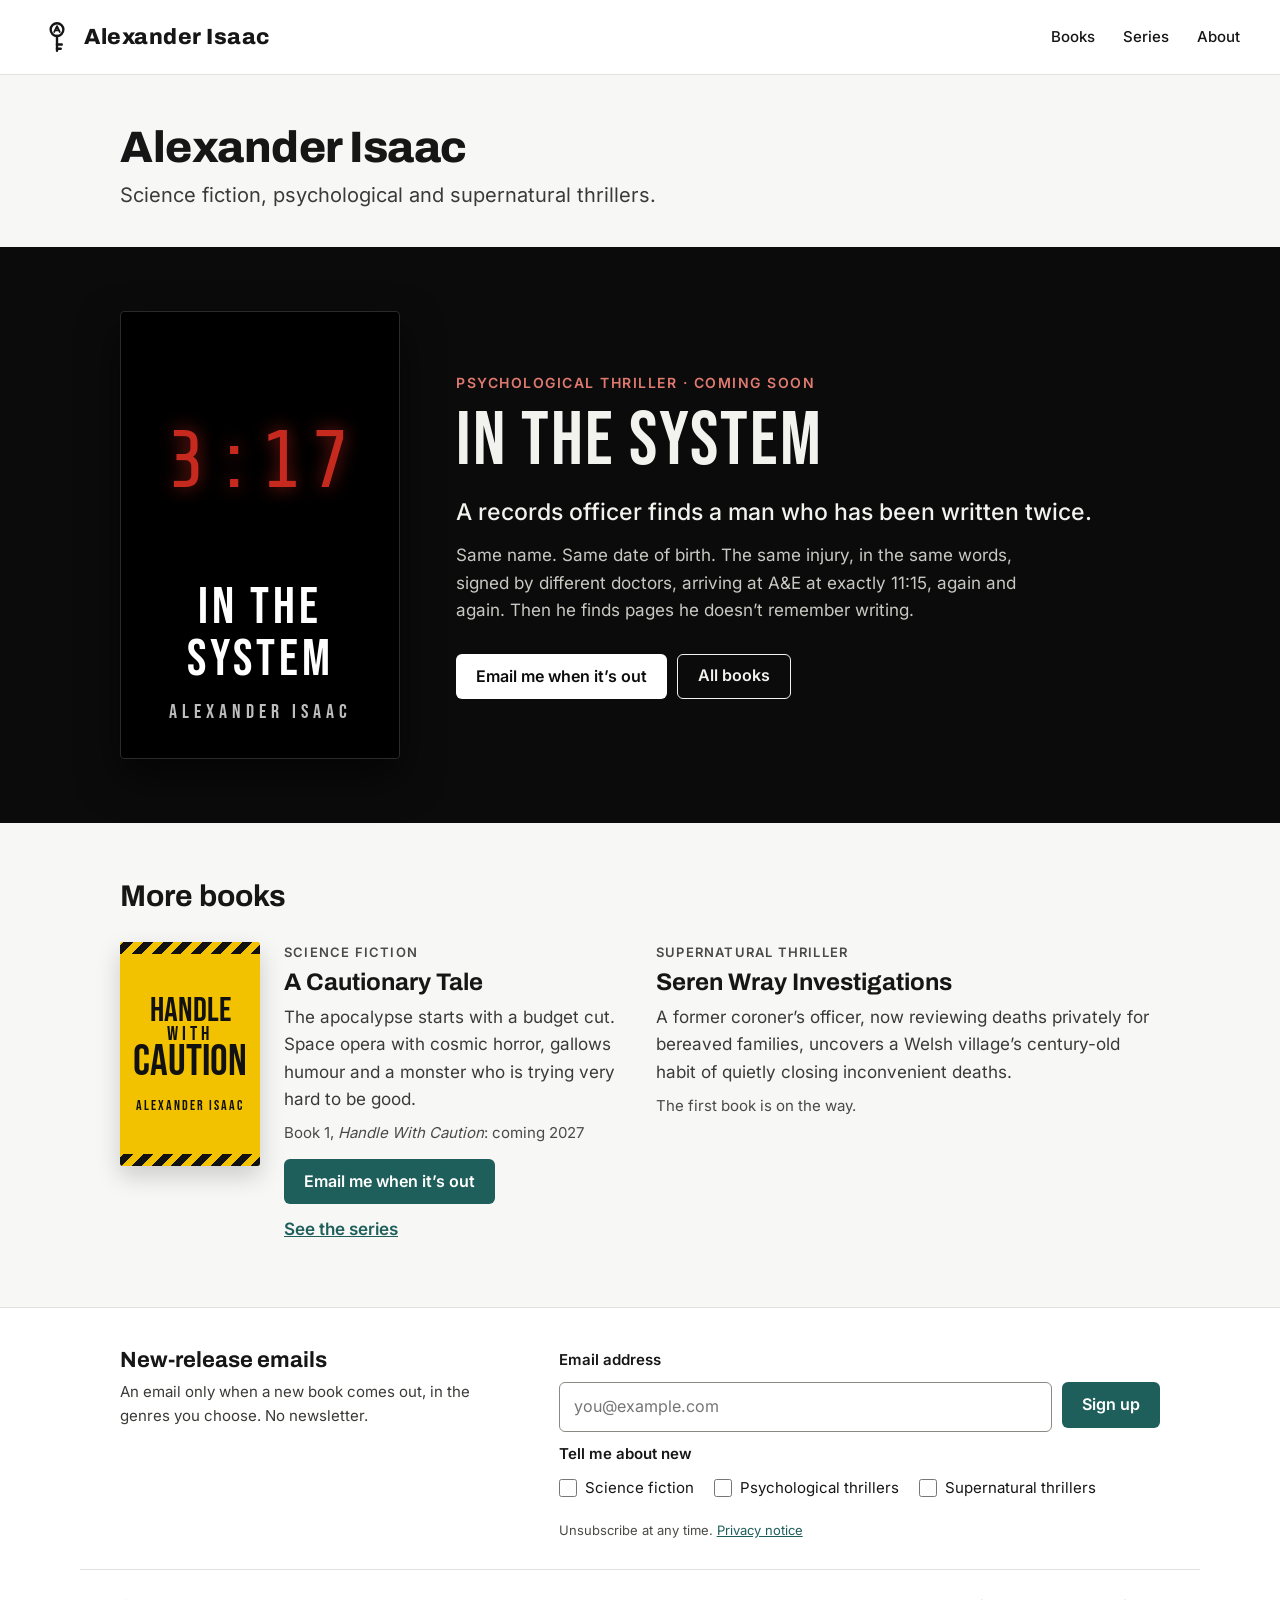
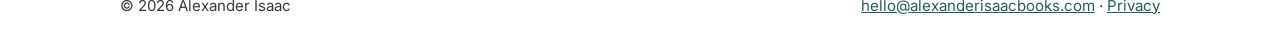
==== index.html @ cedf2144 "First version of the site Co-Authored-By: Claude Opus 5.5 <noreply@anthropic.com> Claude-Session: ht" ====
<!doctype html>
<html lang="en-GB">
<head>
<meta charset="utf-8">
<meta name="viewport" content="width=device-width, initial-scale=1">
<title>Alexander Isaac</title>
<meta name="description" content="Alexander Isaac writes science fiction, psychological thrillers and supernatural thrillers. New books and new-release emails.">
<link rel="canonical" href="https://alexanderisaacbooks.com/">
<meta property="og:type" content="website">
<meta property="og:site_name" content="Alexander Isaac">
<meta property="og:title" content="Alexander Isaac">
<meta property="og:description" content="Alexander Isaac writes science fiction, psychological thrillers and supernatural thrillers. New books and new-release emails.">
<meta property="og:url" content="https://alexanderisaacbooks.com/">
<meta property="og:image" content="https://alexanderisaacbooks.com/assets/img/share.png">
<meta name="theme-color" content="#FFFFFF">
<link rel="icon" href="/favicon.ico" sizes="32x32">
<link rel="icon" href="/assets/img/icon.svg" type="image/svg+xml">
<link rel="apple-touch-icon" href="/assets/img/apple-touch-icon.png">
<link rel="preload" href="/assets/fonts/inter-latin-400-normal.woff2" as="font" type="font/woff2" crossorigin>
<link rel="preload" href="/assets/fonts/archivo-latin-800-normal.woff2" as="font" type="font/woff2" crossorigin>
<link rel="stylesheet" href="/assets/css/site.css">
</head>
<body>
<a class="skip" href="#main">Skip to content</a>
<header class="site-header">
<a class="brand" href="/"><svg aria-hidden="true" viewBox="0 0 64 64" fill="none" stroke="currentColor" stroke-width="4.5" stroke-linecap="round" stroke-linejoin="round"><circle cx="32" cy="18" r="12"/><path d="M26.8 22.5 L32 11.5 L37.2 22.5 M28.4 19.6 H35.6" stroke-width="3.5"/><path d="M32 30 V58"/><path d="M32 46 H41"/><path d="M32 54 H39"/></svg>Alexander Isaac</a>
<nav class="site-nav" aria-label="Main"><ul><li><a href="/books/">Books</a></li><li><a href="/series/a-cautionary-tale/">Series</a></li><li><a href="/about/">About</a></li></ul></nav>
</header>
<main id="main">
<section class="wrap page-head" aria-labelledby="who">
<h1 id="who">Alexander Isaac</h1>
<p class="lede" data-genre-line>Science fiction, psychological and supernatural thrillers.</p>
</section>

<section class="band-dark" aria-labelledby="its">
<div class="wrap">
<div class="cover cover-its" role="img" aria-label="Cover of In The System"><div class="clock">3:17</div><div><div class="t">In The System</div><div class="a">Alexander Isaac</div></div></div>
<div class="band-copy">
<p class="eyebrow">Psychological thriller · Coming soon</p>
<h2 id="its">In The System</h2>
<p class="hook">A records officer finds a man who has been written twice.</p>
<p class="blurb">Same name. Same date of birth. The same injury, in the same words, signed by different doctors, arriving at A&amp;E at exactly 11:15, again and again. Then he finds pages he doesn’t remember writing.</p>
<div class="row" style="margin-top:30px"><button type="button" class="btn btn-light" data-open="its-form" hidden>Email me when it’s out</button><a class="btn btn-ghost-light" href="/books/">All books</a></div>
<form class="signup card" id="its-form" data-signup data-book="in-the-system" novalidate>
<label class="field hide-when-done" for="its-form-email">Email address</label>
<input class="hide-when-done" id="its-form-email" type="email" name="email_address" autocomplete="email" placeholder="you@example.com" required>
<fieldset class="hide-when-done"><legend>Also email me about new books in (optional)</legend><div class="genre-boxes" data-genres></div></fieldset>
<div class="hp" aria-hidden="true"><label>Leave this empty <input type="text" name="website" tabindex="-1" autocomplete="off"></label></div>
<button class="btn btn-light hide-when-done" type="submit">Email me when it’s out</button>
<p class="msg" role="status" aria-live="polite"></p>
<p class="fine hide-when-done">I’ll email you once, when it’s out. Ticking a genre also gets you an email when other new books in it come out. Unsubscribe at any time. <a href="/privacy/">Privacy notice</a></p>
</form>
</div>
</div>
</section>

<section class="wrap section" aria-labelledby="more">
<h2 id="more">More books</h2>
<div class="cards">
<article class="book">
<div class="cover cover-hwc" role="img" aria-label="Cover of Handle With Caution"><div class="stripe"></div><div class="t"><div class="l1">Handle</div><div class="l2">With</div><div class="l3">Caution</div><div class="a">Alexander Isaac</div></div><div class="stripe"></div></div>
<div class="book-body">
<p class="eyebrow">Science fiction</p>
<h3>A Cautionary Tale</h3>
<p class="desc">The apocalypse starts with a budget cut. Space opera with cosmic horror, gallows humour and a monster who is trying very hard to be good.</p>
<p class="status">Book 1, <em>Handle With Caution</em>: coming 2027</p>
<div class="actions"><button type="button" class="btn" data-open="hwc-form" hidden>Email me when it’s out</button><a class="more" href="/series/a-cautionary-tale/">See the series</a></div>
<form class="signup card" id="hwc-form" data-signup data-book="handle-with-caution" novalidate>
<label class="field hide-when-done" for="hwc-form-email">Email address</label>
<input class="hide-when-done" id="hwc-form-email" type="email" name="email_address" autocomplete="email" placeholder="you@example.com" required>
<fieldset class="hide-when-done"><legend>Also email me about new books in (optional)</legend><div class="genre-boxes" data-genres></div></fieldset>
<div class="hp" aria-hidden="true"><label>Leave this empty <input type="text" name="website" tabindex="-1" autocomplete="off"></label></div>
<button class="btn hide-when-done" type="submit">Email me when it’s out</button>
<p class="msg" role="status" aria-live="polite"></p>
<p class="fine hide-when-done">I’ll email you once, when it’s out. Ticking a genre also gets you an email when other new books in it come out. Unsubscribe at any time. <a href="/privacy/">Privacy notice</a></p>
</form>
</div>
</article>
<article class="book">
<div class="book-body">
<p class="eyebrow">Supernatural thriller</p>
<h3>Seren Wray Investigations</h3>
<p class="desc">A former coroner’s officer, now reviewing deaths privately for bereaved families, uncovers a Welsh village’s century-old habit of quietly closing inconvenient deaths.</p>
<p class="status">The first book is on the way.</p>
</div>
</article>
</div>
</section>
</main>
<footer class="site-footer">
<div class="wrap footer-signup">
<div class="intro">
<h2 id="list">New-release emails</h2>
<p>An email only when a new book comes out, in the genres you choose. No newsletter.</p>
</div>
<form class="signup" data-signup aria-labelledby="list" novalidate>
<label class="field hide-when-done" for="footer-email">Email address</label>
<div class="row hide-when-done">
<input id="footer-email" type="email" name="email_address" autocomplete="email" placeholder="you@example.com" required>
<button class="btn" type="submit">Sign up</button>
</div>
<fieldset class="hide-when-done"><legend>Tell me about new</legend><div class="genre-boxes" data-genres></div></fieldset>
<div class="hp" aria-hidden="true"><label>Leave this empty <input type="text" name="website" tabindex="-1" autocomplete="off"></label></div>
<p class="msg" role="status" aria-live="polite"></p>
<p class="fine hide-when-done">Unsubscribe at any time. <a href="/privacy/">Privacy notice</a></p>
</form>
</div>
<div class="wrap footer-base">
<!-- When the author pages exist, add: <div>Follow Alexander Isaac on <a href="...">Amazon</a> · <a href="...">BookBub</a> · <a href="...">Goodreads</a></div> -->
<div>© 2026 Alexander Isaac</div>
<div><a href="mailto:hello@alexanderisaacbooks.com">hello@alexanderisaacbooks.com</a> · <a href="/privacy/">Privacy</a></div>
</div>
</footer>
<script src="/assets/js/site.js" defer></script>
</body>
</html>
---- assets/css/site.css ----
/* Alexander Isaac: site styles. Fonts are hosted here, so no third-party requests. */
@font-face{font-family:Archivo;src:url(../fonts/archivo-latin-700-normal.woff2) format("woff2");font-weight:700;font-display:swap}
@font-face{font-family:Archivo;src:url(../fonts/archivo-latin-800-normal.woff2) format("woff2");font-weight:800;font-display:swap}
@font-face{font-family:Inter;src:url(../fonts/inter-latin-400-normal.woff2) format("woff2");font-weight:400;font-display:swap}
@font-face{font-family:Inter;src:url(../fonts/inter-latin-500-normal.woff2) format("woff2");font-weight:500;font-display:swap}
@font-face{font-family:Inter;src:url(../fonts/inter-latin-600-normal.woff2) format("woff2");font-weight:600;font-display:swap}
@font-face{font-family:"Bebas Neue";src:url(../fonts/bebas-neue-latin-400-normal.woff2) format("woff2");font-display:swap}
@font-face{font-family:"Share Tech Mono";src:url(../fonts/share-tech-mono-latin-400-normal.woff2) format("woff2");font-display:swap}

:root{
  --ground:#F7F7F5; --paper:#FFFFFF; --ink:#161616; --ink-2:#3A3A37; --ink-3:#4A4A46;
  --rule:#E2E2DE; --field:#8A8A84; --accent:#1F5F5B; --accent-dark:#123B38;
  --caution:#F2C200; --night:#0B0B0B;
  --head:Archivo,system-ui,sans-serif; --body:Inter,system-ui,sans-serif;
}
*,*::before,*::after{box-sizing:border-box}
[hidden]{display:none!important}
.msg:empty{display:none}
html{-webkit-text-size-adjust:100%}
body{margin:0;background:var(--ground);color:var(--ink);font:400 17px/1.6 var(--body)}
a{color:var(--accent)} a:hover{color:var(--accent-dark)}
img{max-width:100%;height:auto;display:block}
h1,h2,h3{font-family:var(--head);line-height:1.15;margin:0}
p{margin:0}
:focus-visible{outline:3px solid var(--accent);outline-offset:2px}
.skip{position:absolute;left:-9999px;top:0;background:var(--paper);padding:10px 16px;z-index:10}
.skip:focus{left:12px;top:12px}
.wrap{max-width:1120px;margin:0 auto;padding-left:40px;padding-right:40px}
.visually-hidden{position:absolute!important;width:1px;height:1px;overflow:hidden;clip:rect(0 0 0 0);white-space:nowrap}

/* Header */
.site-header{display:flex;flex-wrap:wrap;align-items:center;justify-content:space-between;gap:16px 32px;padding:20px 40px;border-bottom:1px solid var(--rule);background:var(--paper)}
.brand{display:inline-flex;align-items:center;gap:10px;font:800 22px/1 var(--head);letter-spacing:.5px;text-decoration:none;color:var(--ink)}
.brand:hover{color:var(--ink)}
.brand svg{width:34px;height:34px;flex:none}
.site-nav ul{display:flex;flex-wrap:wrap;gap:8px 28px;list-style:none;margin:0;padding:0;font-size:15px;font-weight:500}
.site-nav a{color:var(--ink);text-decoration:none}
.site-nav a:hover,.site-nav a[aria-current=page]{color:var(--accent);text-decoration:underline;text-underline-offset:4px}

/* Type helpers */
.eyebrow{font-size:13px;font-weight:600;letter-spacing:1.2px;text-transform:uppercase;color:var(--ink-3)}
.lede{font-size:20px;color:var(--ink-2)}
.muted{color:var(--ink-2)}
.small{font-size:15px;color:var(--ink-3)}
.page-head{padding-top:48px;padding-bottom:36px}
.page-head h1{font-weight:800;font-size:44px;letter-spacing:-.5px;line-height:1.1}
.page-head .lede{margin-top:8px}
.section{padding-top:56px;padding-bottom:64px}
.section h2{font-weight:700;font-size:30px}

/* Buttons */
.btn{display:inline-block;font:600 16px/1.2 var(--body);padding:13px 20px;border:0;border-radius:6px;background:var(--accent);color:#fff;cursor:pointer;text-decoration:none}
.btn:hover{background:var(--accent-dark);color:#fff}
.btn-light{background:#fff;color:var(--night)} .btn-light:hover{background:#E6E6E1;color:var(--night)}
.btn-ghost-light{background:transparent;border:1.5px solid #F2F2EE;color:#F2F2EE;padding:11.5px 20px}
.btn-ghost-light:hover{background:#1c1c1c;color:#fff}
.btn[disabled]{opacity:.6;cursor:wait}

/* Sign-up forms */
.signup{display:flex;flex-direction:column;gap:10px;max-width:480px}
.signup.card{padding:22px;border:1px solid var(--rule);border-radius:8px;background:var(--paper)}
.signup label.field{font-weight:600;font-size:15px}
.signup input[type=email]{font:inherit;font-size:16px;padding:11px 14px;border:1.5px solid var(--field);border-radius:6px;background:#fff;color:var(--ink);width:100%}
.signup fieldset{border:0;padding:0;margin:0}
.signup legend{font-weight:600;font-size:15px;padding:0}
.genre-boxes{display:flex;flex-wrap:wrap;gap:0 20px;font-size:15px}
.genre-boxes label{display:flex;gap:8px;align-items:center;min-height:44px;cursor:pointer}
.genre-boxes input{width:18px;height:18px;accent-color:var(--accent);margin:0}
.signup .btn{align-self:flex-start}
.signup .fine{font-size:13px;color:var(--ink-3)}
.signup .msg{font-size:15px;font-weight:600;min-height:0}
.signup .msg.error{color:#9B1C1C}
.signup .msg.ok{color:var(--accent)}
.signup.done .hide-when-done{display:none}
.hp{position:absolute;left:-9999px;width:1px;height:1px;overflow:hidden}
.row{display:flex;flex-wrap:wrap;gap:10px}
.row input[type=email]{flex:1 1 240px;width:auto;min-width:0}

/* Dark feature band */
.band-dark{background:var(--night);color:#F2F2EE}
.band-dark .wrap{padding-top:64px;padding-bottom:64px;display:flex;flex-wrap:wrap;gap:56px;align-items:center}
.band-dark .eyebrow{color:#E07A70;font-size:14px;letter-spacing:1.5px}
.band-dark h2{font:400 76px/.95 "Bebas Neue",var(--head);letter-spacing:2px;margin-top:12px}
.band-dark .hook{margin-top:18px;font-size:23px;line-height:1.4;font-weight:500}
.band-dark .blurb{margin-top:14px;color:#C9C9C3;max-width:560px}
.band-dark .signup.card{background:#151515;border-color:#3A3A3A;color:#F2F2EE;margin-top:28px}
.band-dark .signup input[type=email]{border-color:#6A6A66}
.band-dark .signup .fine{color:#B5B5AF}
.band-dark .signup .fine a{color:#9FD3CE}
.band-dark .signup .msg.ok{color:#9FD3CE}
.band-dark .signup .msg.error{color:#FF9C92}
.band-dark .genre-boxes input{accent-color:#9FD3CE}
.band-copy{flex:1 1 420px;min-width:0}

/* Covers (drawn in CSS until real cover images are added) */
.cover{flex:none;border-radius:3px;overflow:hidden;box-shadow:0 10px 24px rgba(0,0,0,.18)}
.cover img{width:100%;height:100%;object-fit:cover}
.cover-its{width:280px;height:448px;background:#000;border:1px solid #2A2A2A;border-radius:4px;box-shadow:0 18px 40px rgba(0,0,0,.6);display:flex;flex-direction:column;align-items:center;justify-content:space-between;padding:52px 24px 36px}
.cover-its .clock{font:400 82px/1 "Share Tech Mono",monospace;color:#C62A1F;text-shadow:0 0 18px rgba(198,42,31,.7);letter-spacing:4px;margin-top:56px}
.cover-its .t{font:400 52px/1 "Bebas Neue",sans-serif;letter-spacing:4px;color:#fff;text-align:center}
.cover-its .a{font:400 20px/1 "Bebas Neue",sans-serif;letter-spacing:5px;color:#BDBDBD;margin-top:16px;text-align:center}
.cover-its.sm{width:160px;height:256px;padding:28px 12px 20px}
.cover-its.sm .clock{font-size:46px;margin-top:30px;letter-spacing:2px}
.cover-its.sm .t{font-size:30px;letter-spacing:2px}
.cover-its.sm .a{font-size:12px;letter-spacing:3px;margin-top:10px}
.cover-hwc{width:140px;height:224px;background:var(--caution);display:flex;flex-direction:column;justify-content:space-between}
.cover-hwc .stripe{height:12px;background:repeating-linear-gradient(-45deg,#111 0 7px,var(--caution) 7px 14px)}
.cover-hwc .t{text-align:center;font-family:"Bebas Neue",sans-serif;color:#111;line-height:.88}
.cover-hwc .l1{font-size:34px} .cover-hwc .l2{font-size:20px;letter-spacing:4px} .cover-hwc .l3{font-size:44px}
.cover-hwc .a{font-size:14px;letter-spacing:2px;margin-top:18px}
.cover-hwc.lg{width:220px;height:352px}
.cover-hwc.lg .stripe{height:18px;background:repeating-linear-gradient(-45deg,#111 0 10px,var(--caution) 10px 20px)}
.cover-hwc.lg .l1{font-size:54px} .cover-hwc.lg .l2{font-size:30px;letter-spacing:6px} .cover-hwc.lg .l3{font-size:70px} .cover-hwc.lg .a{font-size:20px;margin-top:26px}
.cover-hwc.sm{width:160px;height:256px}
.cover-hwc.sm .l1{font-size:38px} .cover-hwc.sm .l2{font-size:22px} .cover-hwc.sm .l3{font-size:50px} .cover-hwc.sm .a{font-size:15px}

/* Book cards */
.cards{display:grid;grid-template-columns:repeat(auto-fit,minmax(320px,1fr));gap:40px 32px;margin-top:28px}
.book{display:flex;gap:24px;align-items:flex-start}
.book h3{font-size:24px;font-weight:700;margin-top:6px}
.book .desc{margin-top:8px;color:var(--ink-2)}
.book .status{margin-top:8px;font-size:15px;color:var(--ink-3)}
.book .actions{display:flex;flex-wrap:wrap;gap:12px 18px;align-items:center;margin-top:14px}
.book .actions a.more{font-weight:600}
.book .signup{margin-top:16px}
.book-body{min-width:0;flex:1}

/* Books page */
.genre-group{padding-top:40px;padding-bottom:16px;border-top:1px solid var(--rule)}
.genre-group:first-of-type{border-top:0}
.genre-group > h2{font-size:28px}
.series-head{display:flex;flex-wrap:wrap;align-items:baseline;gap:6px 18px;margin-top:22px}
.series-head h3{font-size:22px}
.series-head a{font-weight:600;font-size:15px}
.list-books{margin-top:20px;display:flex;flex-direction:column;gap:36px}
.list-books .book{gap:28px}

/* Series page */
.series-hero{background:var(--paper);border-bottom:1px solid var(--rule)}
.series-hero .wrap{padding-top:48px;padding-bottom:44px}
.series-hero h1{font-weight:800;font-size:44px;letter-spacing:-.5px;margin-top:6px}
.series-book{display:flex;flex-wrap:wrap;gap:40px;align-items:flex-start;margin-top:28px}
.series-book .book-body{flex:1 1 380px}
.series-book h3{font-size:28px;font-weight:700;margin-top:6px}
.series-book .hook{margin-top:10px;font-size:20px;font-weight:500}
.series-book .desc{margin-top:12px;color:var(--ink-2);max-width:640px}
.next-box{margin-top:48px;padding:24px;border:1px dashed var(--field);border-radius:8px;max-width:640px}
.next-box h2{font-size:22px}
.next-box p{margin-top:6px;color:var(--ink-2)}

/* Prose pages (About, Privacy) */
.prose{max-width:720px}
.prose h2{font-size:24px;font-weight:700;margin-top:40px}
.prose h3{font-size:19px;font-weight:700;margin-top:28px}
.prose p,.prose ul{margin-top:12px}
.prose ul{padding-left:22px}
.prose li{margin-top:6px}
.about-mark{width:88px;height:88px;color:var(--ink);margin-bottom:18px}

/* Footer */
.site-footer{border-top:1px solid var(--rule);background:var(--paper);margin-top:0}
.footer-signup{display:flex;flex-wrap:wrap;gap:24px 48px;align-items:flex-start;padding-top:40px;padding-bottom:28px;border-bottom:1px solid var(--rule)}
.footer-signup .intro{flex:1 1 300px;min-width:0}
.footer-signup .intro h2{font-size:22px;font-weight:700}
.footer-signup .intro p{margin-top:6px;font-size:15px;color:var(--ink-2)}
.footer-signup .signup{flex:2 1 420px;max-width:none}
.footer-base{display:flex;flex-wrap:wrap;gap:16px 32px;justify-content:space-between;padding-top:24px;padding-bottom:32px;font-size:15px;color:var(--ink-2)}

@media (max-width:640px){
  body{font-size:16px}
  .wrap{padding-left:20px;padding-right:20px}
  .site-header{padding:16px 20px}
  .page-head h1,.series-hero h1{font-size:34px}
  .band-dark .wrap{padding-top:44px;padding-bottom:44px;gap:32px}
  .band-dark h2{font-size:56px}
  .cover-its{width:200px;height:320px;padding:36px 16px 24px}
  .cover-its .clock{font-size:58px;margin-top:36px}
  .cover-its .t{font-size:38px}
  .book{flex-direction:column}
  .cards{grid-template-columns:1fr}
}
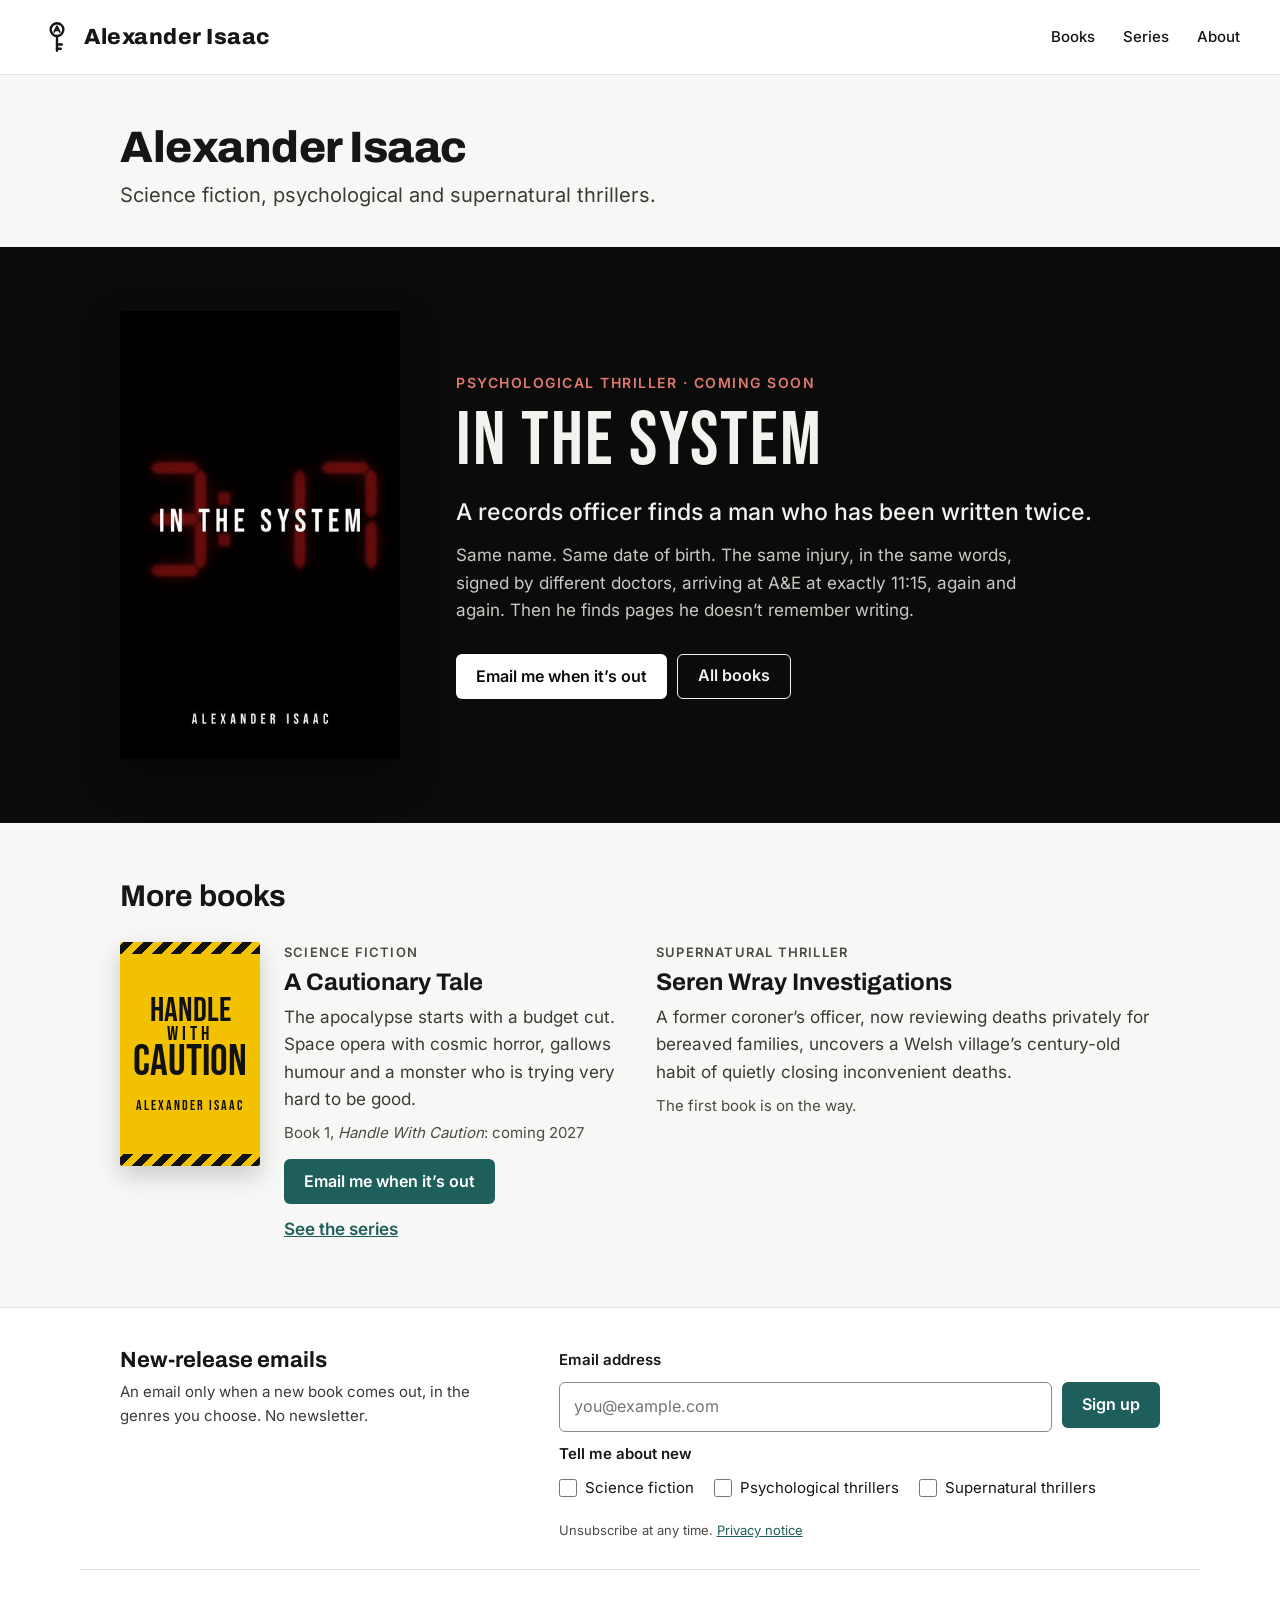
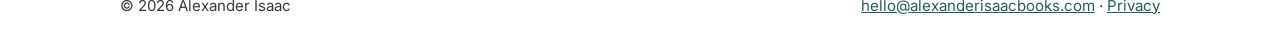
==== commit 69645924: "Add In The System cover; set list minimum age to 16 Co-Authored-By: Claude Opus 5.5 <noreply@anthrop" ====
--- a/index.html
+++ b/index.html
@@ -34,7 +34,7 @@
 
 <section class="band-dark" aria-labelledby="its">
 <div class="wrap">
-<div class="cover cover-its" role="img" aria-label="Cover of In The System"><div class="clock">3:17</div><div><div class="t">In The System</div><div class="a">Alexander Isaac</div></div></div>
+<div class="cover cover-img"><img src="/assets/img/in-the-system-800.jpg" srcset="/assets/img/in-the-system-400.jpg 400w, /assets/img/in-the-system-800.jpg 800w" sizes="280px" width="280" height="448" alt="Cover of In The System by Alexander Isaac"></div>
 <div class="band-copy">
 <p class="eyebrow">Psychological thriller · Coming soon</p>
 <h2 id="its">In The System</h2>
--- a/assets/css/site.css
+++ b/assets/css/site.css
@@ -114,6 +114,10 @@
 .cover-hwc.sm{width:160px;height:256px}
 .cover-hwc.sm .l1{font-size:38px} .cover-hwc.sm .l2{font-size:22px} .cover-hwc.sm .l3{font-size:50px} .cover-hwc.sm .a{font-size:15px}
 
+.cover-img{width:280px;height:448px;border-radius:4px;box-shadow:0 18px 40px rgba(0,0,0,.45)}
+.cover-img.sm{width:160px;height:256px;box-shadow:0 10px 24px rgba(0,0,0,.25)}
+@media (max-width:640px){.cover-img{width:200px;height:320px}.cover-img.sm{width:160px;height:256px}}
+
 /* Book cards */
 .cards{display:grid;grid-template-columns:repeat(auto-fit,minmax(320px,1fr));gap:40px 32px;margin-top:28px}
 .book{display:flex;gap:24px;align-items:flex-start}
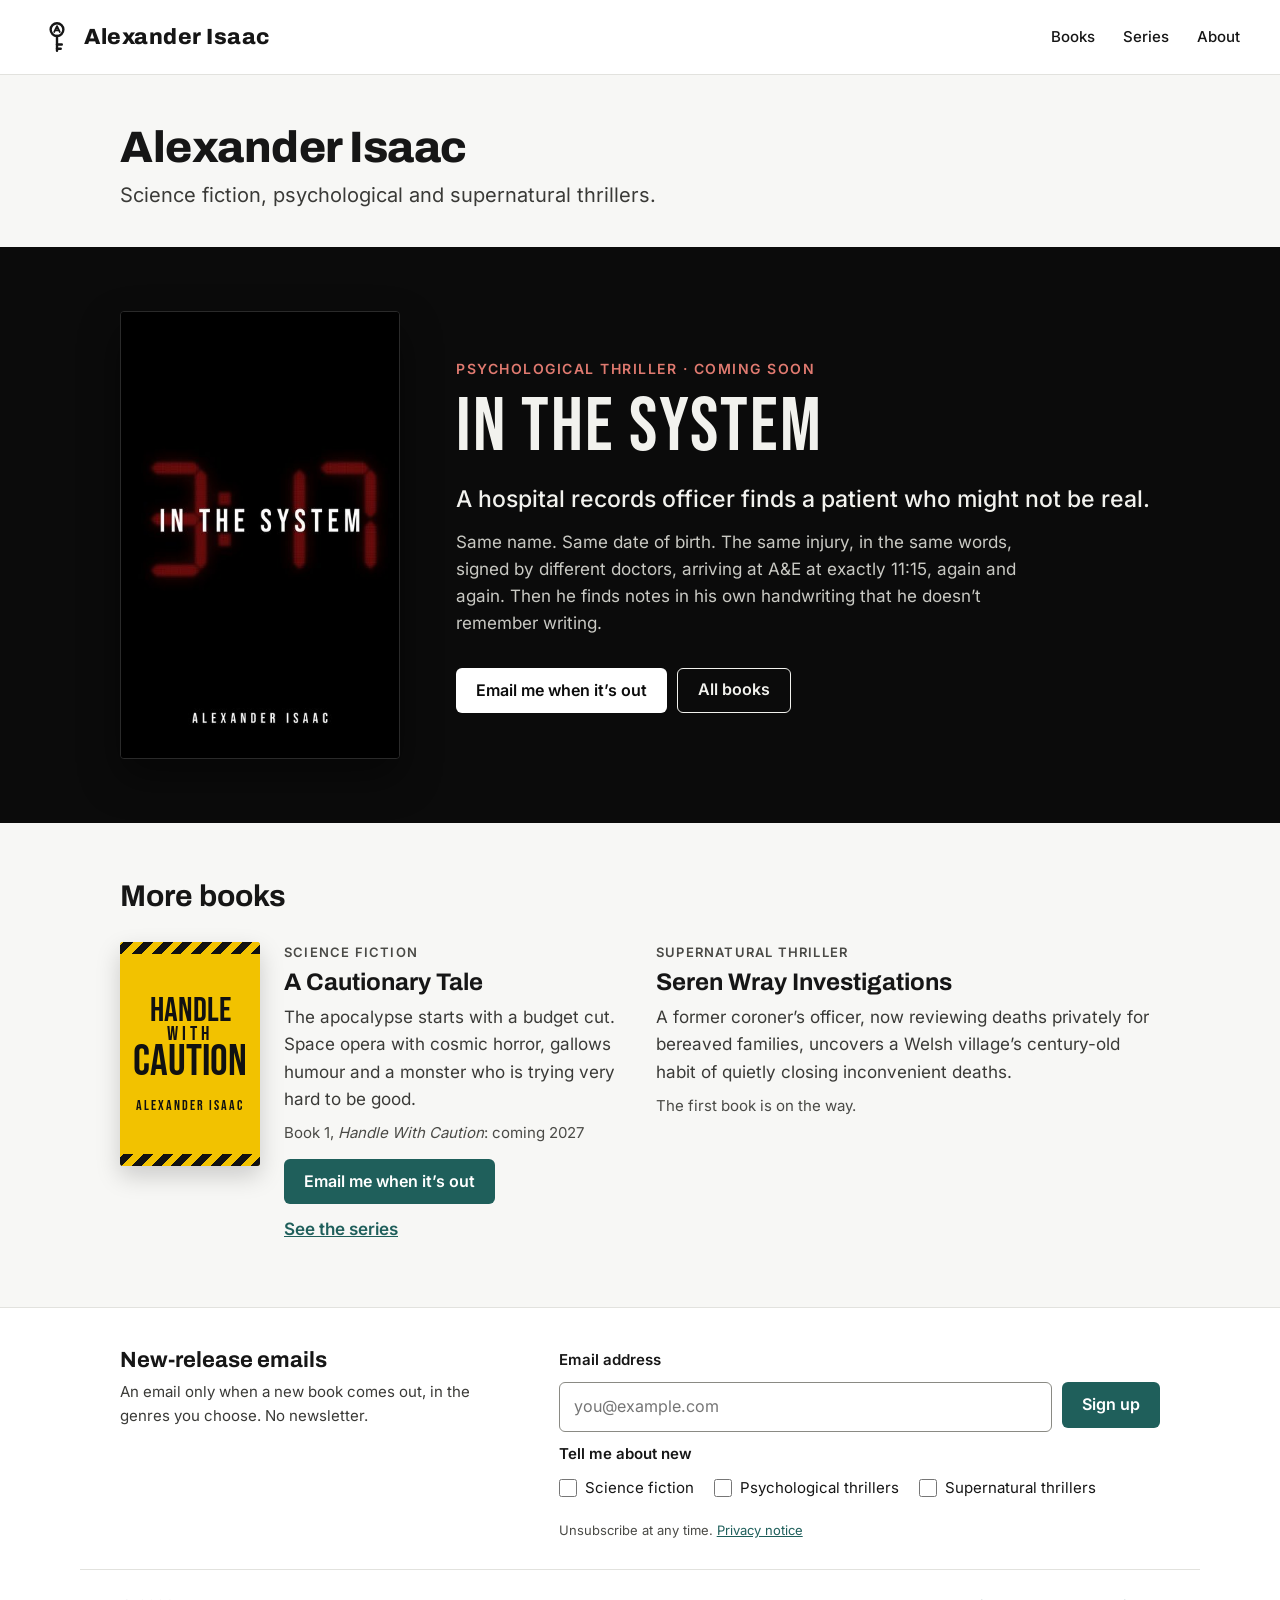
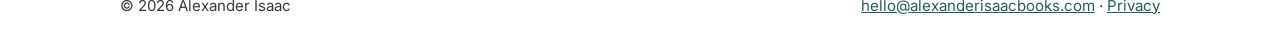
==== commit a33371a3: "In The System: new hook and blurb on home and Books pages Co-Authored-By: Claude Opus 5.5 <noreply@a" ====
--- a/index.html
+++ b/index.html
@@ -38,8 +38,8 @@
 <div class="band-copy">
 <p class="eyebrow">Psychological thriller · Coming soon</p>
 <h2 id="its">In The System</h2>
-<p class="hook">A records officer finds a man who has been written twice.</p>
-<p class="blurb">Same name. Same date of birth. The same injury, in the same words, signed by different doctors, arriving at A&amp;E at exactly 11:15, again and again. Then he finds pages he doesn’t remember writing.</p>
+<p class="hook">A hospital records officer finds a patient who might not be real.</p>
+<p class="blurb">Same name. Same date of birth. The same injury, in the same words, signed by different doctors, arriving at A&amp;E at exactly 11:15, again and again. Then he finds notes in his own handwriting that he doesn’t remember writing.</p>
 <div class="row" style="margin-top:30px"><button type="button" class="btn btn-light" data-open="its-form" hidden>Email me when it’s out</button><a class="btn btn-ghost-light" href="/books/">All books</a></div>
 <form class="signup card" id="its-form" data-signup data-book="in-the-system" novalidate>
 <label class="field hide-when-done" for="its-form-email">Email address</label>
--- a/assets/css/site.css
+++ b/assets/css/site.css
@@ -114,7 +114,7 @@
 .cover-hwc.sm{width:160px;height:256px}
 .cover-hwc.sm .l1{font-size:38px} .cover-hwc.sm .l2{font-size:22px} .cover-hwc.sm .l3{font-size:50px} .cover-hwc.sm .a{font-size:15px}
 
-.cover-img{width:280px;height:448px;border-radius:4px;box-shadow:0 18px 40px rgba(0,0,0,.45)}
+.cover-img{width:280px;height:448px;border-radius:4px;border:1px solid #2A2A2A;box-shadow:0 18px 40px rgba(0,0,0,.45)}
 .cover-img.sm{width:160px;height:256px;box-shadow:0 10px 24px rgba(0,0,0,.25)}
 @media (max-width:640px){.cover-img{width:200px;height:320px}.cover-img.sm{width:160px;height:256px}}
 
